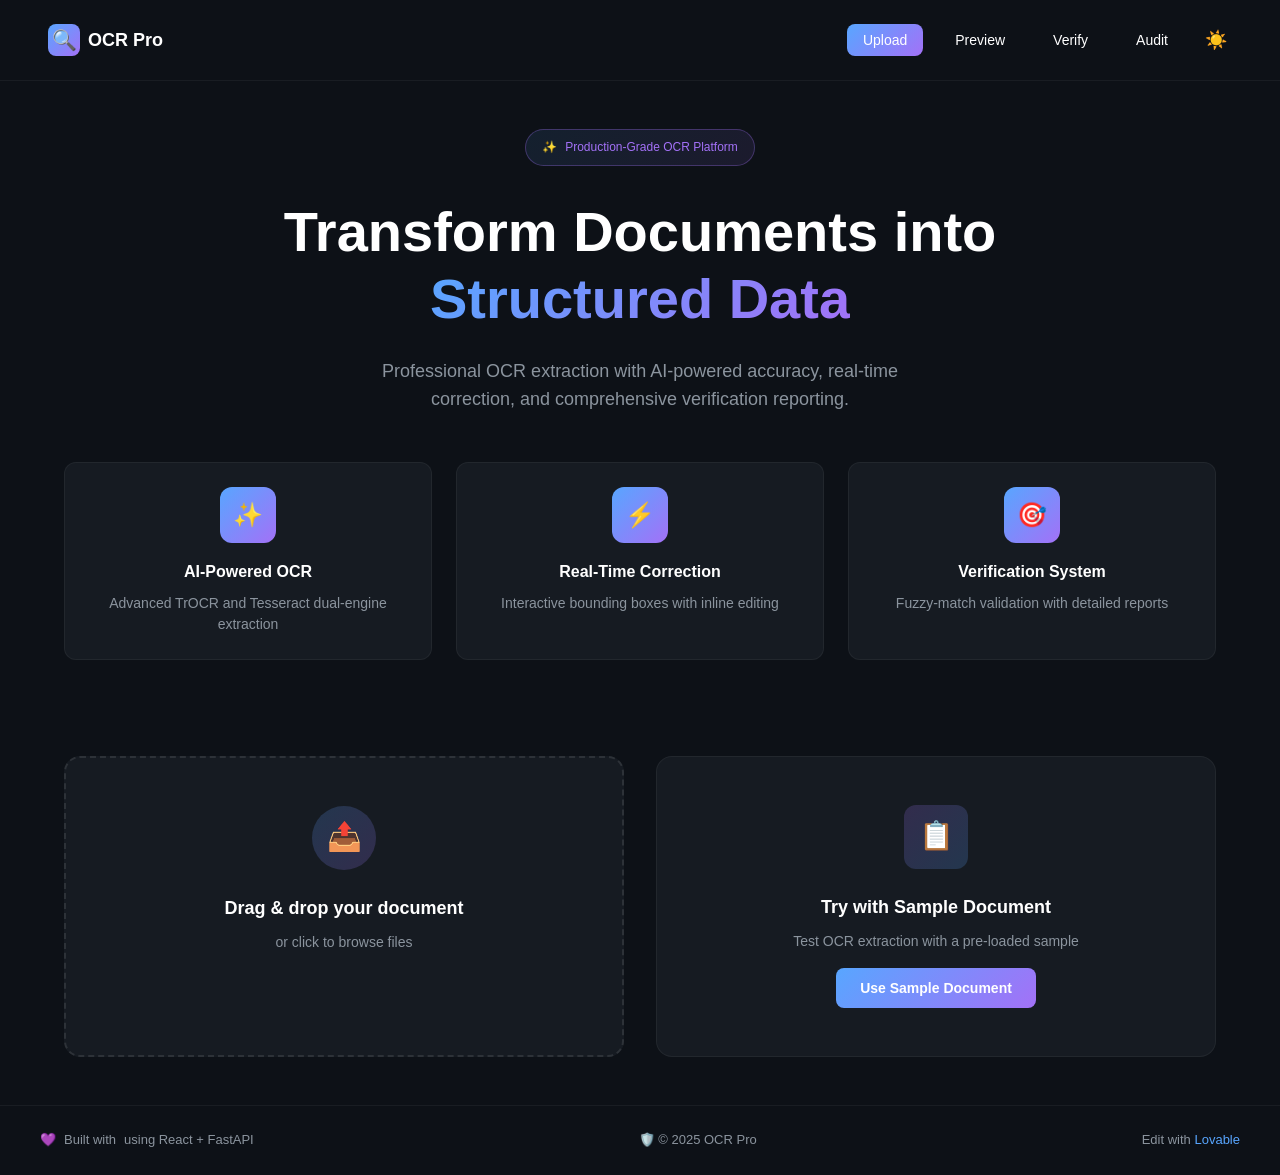
==== index.html @ 638979b6 "Merge pull request #1 from vineet1cg/main front end ( html css and basic js)" ====
<!DOCTYPE html>
<html lang="en">
<head>
    <meta charset="UTF-8">
    <meta name="viewport" content="width=device-width, initial-scale=1.0">
    <title>OCR Pro - Transform Documents into Structured Data</title>
    <link rel="stylesheet" href="style.css">
</head>
<body>
    <!-- Header -->
    <header class="header">
        <div class="logo">
            <div class="logo-icon">🔍</div>
            <span>OCR Pro</span>
        </div>
        <nav class="nav">
            <button class="nav-button primary">Upload</button>
            <button class="nav-button">Preview</button>
            <button class="nav-button">Verify</button>
            <button class="nav-button">Audit</button>
            <button class="theme-toggle">☀️</button>
        </nav>
    </header>

    <!-- Main Content -->
    <main class="main">
        <!-- Badge -->
        <div class="badge">Production-Grade OCR Platform</div>

        <!-- Hero Section -->
        <h1 class="hero-title">
            Transform Documents into<br>
            <span class="gradient-text">Structured Data</span>
        </h1>
        <p class="hero-subtitle">
            Professional OCR extraction with AI-powered accuracy, real-time correction, and comprehensive verification reporting.
        </p>

        <!-- Features Grid -->
        <div class="features-grid">
            <div class="feature-card">
                <div class="feature-icon">✨</div>
                <h3 class="feature-title">AI-Powered OCR</h3>
                <p class="feature-description">Advanced TrOCR and Tesseract dual-engine extraction</p>
            </div>
            <div class="feature-card">
                <div class="feature-icon">⚡</div>
                <h3 class="feature-title">Real-Time Correction</h3>
                <p class="feature-description">Interactive bounding boxes with inline editing</p>
            </div>
            <div class="feature-card">
                <div class="feature-icon">🎯</div>
                <h3 class="feature-title">Verification System</h3>
                <p class="feature-description">Fuzzy-match validation with detailed reports</p>
            </div>
        </div>

        <!-- Upload Section -->
        <div class="upload-section">
            <div class="upload-card">
                <div class="upload-icon">📤</div>
                <h2 class="upload-title">Drag & drop your document</h2>
                <p class="upload-subtitle">or click to browse files</p>
            </div>
            <div class="sample-card">
                <div class="sample-icon">📋</div>
                <h2 class="upload-title">Try with Sample Document</h2>
                <p class="upload-subtitle">Test OCR extraction with a pre-loaded sample</p>
                <button class="sample-button">Use Sample Document</button>
            </div>
        </div>
    </main>

    <!-- Footer -->
    <footer class="footer">
        <div class="footer-content">
            <div class="footer-tech">Built with <span>using React + FastAPI</span></div>
            <div>🛡️ © 2025 OCR Pro</div>
            <div>Edit with <a href="#" class="footer-link">Lovable</a></div>
        </div>
    </footer>
</body>
</html>
---- style.css ----
:root {
            --color-bg: #0d1117;
            --color-surface: #161b22;
            --color-surface-hover: #1c2128;
            --color-text: #ffffff;
            --color-text-secondary: #8b949e;
            --color-primary: #58a6ff;
            --color-accent: #a371f7;
            --color-gradient-start: #58a6ff;
            --color-gradient-end: #a371f7;
            --space-8: 8px;
            --space-16: 16px;
            --space-24: 24px;
            --space-32: 32px;
            --space-48: 48px;
            --radius-sm: 8px;
            --radius-md: 12px;
            --radius-lg: 16px;
        }

        * {
            margin: 0;
            padding: 0;
            box-sizing: border-box;
        }

        body {
            font-family: -apple-system, BlinkMacSystemFont, 'Segoe UI', 'Helvetica Neue', Arial, sans-serif;
            background-color: var(--color-bg);
            color: var(--color-text);
            line-height: 1.6;
            min-height: 100vh;
            display: flex;
            flex-direction: column;
        }

        /* Header */
        .header {
            display: flex;
            justify-content: space-between;
            align-items: center;
            padding: var(--space-24) var(--space-48);
            background-color: var(--color-bg);
            border-bottom: 1px solid rgba(255, 255, 255, 0.05);
        }

        .logo {
            display: flex;
            align-items: center;
            gap: var(--space-8);
            font-size: 18px;
            font-weight: 600;
            color: var(--color-text);
        }

        .logo-icon {
            width: 32px;
            height: 32px;
            background: linear-gradient(135deg, var(--color-gradient-start), var(--color-gradient-end));
            border-radius: var(--radius-sm);
            display: flex;
            align-items: center;
            justify-content: center;
            font-size: 20px;
        }

        .nav {
            display: flex;
            align-items: center;
            gap: var(--space-16);
        }

        .nav-button {
            background: transparent;
            border: none;
            color: var(--color-text);
            padding: var(--space-8) var(--space-16);
            border-radius: var(--radius-sm);
            cursor: pointer;
            font-size: 14px;
            font-weight: 500;
            transition: background-color 0.2s ease;
        }

        .nav-button:hover {
            background-color: var(--color-surface);
        }

        .nav-button.primary {
            background: linear-gradient(135deg, var(--color-gradient-start), var(--color-gradient-end));
            color: var(--color-text);
        }

        .nav-button.primary:hover {
            opacity: 0.9;
        }

        .theme-toggle {
            width: 32px;
            height: 32px;
            background: transparent;
            border: none;
            color: var(--color-text);
            cursor: pointer;
            border-radius: var(--radius-sm);
            display: flex;
            align-items: center;
            justify-content: center;
            font-size: 18px;
        }

        .theme-toggle:hover {
            background-color: var(--color-surface);
        }

        /* Main Content */
        .main {
            flex: 1;
            display: flex;
            flex-direction: column;
            align-items: center;
            padding: var(--space-48) var(--space-24);
            max-width: 1200px;
            margin: 0 auto;
            width: 100%;
        }

        .badge {
            background: linear-gradient(135deg, rgba(88, 166, 255, 0.1), rgba(163, 113, 247, 0.1));
            border: 1px solid rgba(163, 113, 247, 0.3);
            color: var(--color-accent);
            padding: var(--space-8) var(--space-16);
            border-radius: 20px;
            font-size: 12px;
            font-weight: 500;
            display: inline-flex;
            align-items: center;
            gap: var(--space-8);
            margin-bottom: var(--space-32);
        }

        .badge::before {
            content: '✨';
        }

        .hero-title {
            font-size: 56px;
            font-weight: 700;
            text-align: center;
            line-height: 1.2;
            margin-bottom: var(--space-24);
        }

        .hero-title .gradient-text {
            background: linear-gradient(135deg, var(--color-gradient-start), var(--color-gradient-end));
            -webkit-background-clip: text;
            -webkit-text-fill-color: transparent;
            background-clip: text;
        }

        .hero-subtitle {
            font-size: 18px;
            color: var(--color-text-secondary);
            text-align: center;
            max-width: 600px;
            margin-bottom: var(--space-48);
            line-height: 1.6;
        }

        /* Features Grid */
        .features-grid {
            display: grid;
            grid-template-columns: repeat(3, 1fr);
            gap: var(--space-24);
            width: 100%;
            margin-bottom: var(--space-48);
        }

        .feature-card {
            background-color: var(--color-surface);
            border: 1px solid rgba(255, 255, 255, 0.05);
            border-radius: var(--radius-md);
            padding: var(--space-24);
            text-align: center;
            transition: all 0.3s ease;
        }

        .feature-card:hover {
            background-color: var(--color-surface-hover);
            transform: translateY(-4px);
            border-color: rgba(163, 113, 247, 0.3);
        }

        .feature-icon {
            width: 56px;
            height: 56px;
            background: linear-gradient(135deg, var(--color-gradient-start), var(--color-gradient-end));
            border-radius: var(--radius-md);
            display: flex;
            align-items: center;
            justify-content: center;
            margin: 0 auto var(--space-16);
            font-size: 24px;
        }

        .feature-title {
            font-size: 16px;
            font-weight: 600;
            margin-bottom: var(--space-8);
            color: var(--color-text);
        }

        .feature-description {
            font-size: 14px;
            color: var(--color-text-secondary);
            line-height: 1.5;
        }

        /* Upload Section */
        .upload-section {
            display: grid;
            grid-template-columns: 1fr 1fr;
            gap: var(--space-32);
            width: 100%;
            margin-top: var(--space-48);
        }

        .upload-card {
            background-color: var(--color-surface);
            border: 2px dashed rgba(255, 255, 255, 0.1);
            border-radius: var(--radius-lg);
            padding: var(--space-48);
            text-align: center;
            transition: all 0.3s ease;
            cursor: pointer;
        }

        .upload-card:hover {
            border-color: var(--color-primary);
            background-color: var(--color-surface-hover);
        }

        .upload-icon {
            width: 64px;
            height: 64px;
            background: linear-gradient(135deg, rgba(88, 166, 255, 0.2), rgba(163, 113, 247, 0.2));
            border-radius: 50%;
            display: flex;
            align-items: center;
            justify-content: center;
            margin: 0 auto var(--space-24);
            font-size: 28px;
        }

        .upload-title {
            font-size: 18px;
            font-weight: 600;
            margin-bottom: var(--space-8);
            color: var(--color-text);
        }

        .upload-subtitle {
            font-size: 14px;
            color: var(--color-text-secondary);
        }

        .sample-card {
            background-color: var(--color-surface);
            border: 1px solid rgba(255, 255, 255, 0.05);
            border-radius: var(--radius-lg);
            padding: var(--space-48);
            text-align: center;
        }

        .sample-icon {
            width: 64px;
            height: 64px;
            background: linear-gradient(135deg, rgba(163, 113, 247, 0.2), rgba(88, 166, 255, 0.2));
            border-radius: var(--radius-md);
            display: flex;
            align-items: center;
            justify-content: center;
            margin: 0 auto var(--space-24);
            font-size: 28px;
        }

        .sample-button {
            background: linear-gradient(135deg, var(--color-gradient-start), var(--color-gradient-end));
            color: var(--color-text);
            border: none;
            padding: 12px 24px;
            border-radius: var(--radius-sm);
            font-size: 14px;
            font-weight: 600;
            cursor: pointer;
            transition: opacity 0.2s ease;
            margin-top: var(--space-16);
        }

        .sample-button:hover {
            opacity: 0.9;
        }

        /* Footer */
        .footer {
            background-color: var(--color-bg);
            border-top: 1px solid rgba(255, 255, 255, 0.05);
            padding: var(--space-24);
            text-align: center;
        }

        .footer-content {
            display: flex;
            justify-content: space-between;
            align-items: center;
            max-width: 1200px;
            margin: 0 auto;
            font-size: 13px;
            color: var(--color-text-secondary);
        }

        .footer-tech {
            display: flex;
            align-items: center;
            gap: var(--space-8);
        }

        .footer-tech::before {
            content: '💜';
        }

        .footer-link {
            color: var(--color-primary);
            text-decoration: none;
        }

        .footer-link:hover {
            text-decoration: underline;
        }

        /* Responsive Design */
        @media (max-width: 1024px) {
            .features-grid {
                grid-template-columns: 1fr;
            }

            .upload-section {
                grid-template-columns: 1fr;
            }

            .hero-title {
                font-size: 40px;
            }
        }

        @media (max-width: 768px) {
            .header {
                padding: var(--space-16) var(--space-24);
            }

            .nav {
                gap: var(--space-8);
            }

            .hero-title {
                font-size: 32px;
            }

            .hero-subtitle {
                font-size: 16px;
            }

            .footer-content {
                flex-direction: column;
                gap: var(--space-8);
            }
        }
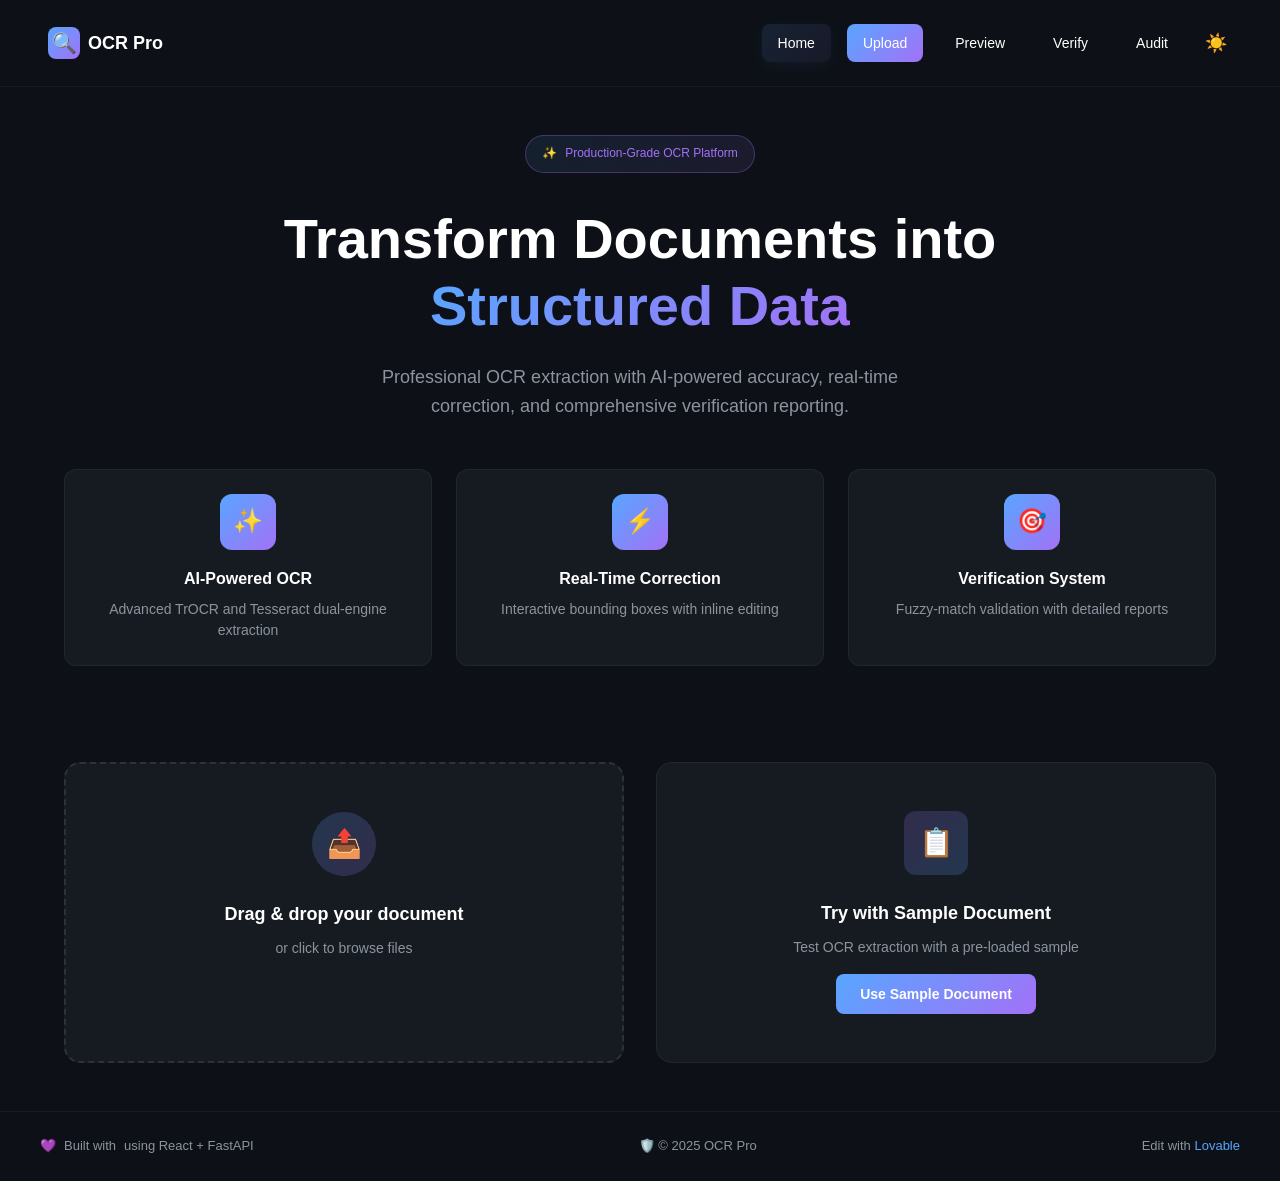
==== commit be7bb9e5: "Merge pull request #2 from vineet1cg/main other pages added" ====
--- a/index.html
+++ b/index.html
@@ -7,27 +7,28 @@
     <link rel="stylesheet" href="style.css">
 </head>
 <body>
-    <!-- Header -->
+    
     <header class="header">
         <div class="logo">
             <div class="logo-icon">🔍</div>
             <span>OCR Pro</span>
         </div>
         <nav class="nav">
-            <button class="nav-button primary">Upload</button>
-            <button class="nav-button">Preview</button>
-            <button class="nav-button">Verify</button>
-            <button class="nav-button">Audit</button>
+            <a class="nav-button" href="index.html">Home</a>
+            <a class="nav-button primary" href="upload.html">Upload</a>
+            <a class="nav-button" href="preview.html">Preview</a>
+            <a class="nav-button" href="verify.html">Verify</a>
+            <a class="nav-button" href="audit.html">Audit</a>
             <button class="theme-toggle">☀️</button>
         </nav>
     </header>
 
-    <!-- Main Content -->
+    
     <main class="main">
-        <!-- Badge -->
+        
         <div class="badge">Production-Grade OCR Platform</div>
 
-        <!-- Hero Section -->
+        
         <h1 class="hero-title">
             Transform Documents into<br>
             <span class="gradient-text">Structured Data</span>
@@ -36,7 +37,7 @@
             Professional OCR extraction with AI-powered accuracy, real-time correction, and comprehensive verification reporting.
         </p>
 
-        <!-- Features Grid -->
+        
         <div class="features-grid">
             <div class="feature-card">
                 <div class="feature-icon">✨</div>
@@ -55,7 +56,7 @@
             </div>
         </div>
 
-        <!-- Upload Section -->
+        
         <div class="upload-section">
             <div class="upload-card">
                 <div class="upload-icon">📤</div>
@@ -71,7 +72,7 @@
         </div>
     </main>
 
-    <!-- Footer -->
+    
     <footer class="footer">
         <div class="footer-content">
             <div class="footer-tech">Built with <span>using React + FastAPI</span></div>
@@ -79,5 +80,6 @@
             <div>Edit with <a href="#" class="footer-link">Lovable</a></div>
         </div>
     </footer>
+    <script src="index.js"></script>
 </body>
 </html>
--- a/style.css
+++ b/style.css
@@ -34,7 +34,7 @@
             flex-direction: column;
         }
 
-        /* Header */
+        
         .header {
             display: flex;
             justify-content: space-between;
@@ -74,6 +74,10 @@
             background: transparent;
             border: none;
             color: var(--color-text);
+            text-decoration: none;
+            display: inline-flex;
+            align-items: center;
+            justify-content: center;
             padding: var(--space-8) var(--space-16);
             border-radius: var(--radius-sm);
             cursor: pointer;
@@ -113,7 +117,7 @@
             background-color: var(--color-surface);
         }
 
-        /* Main Content */
+        
         .main {
             flex: 1;
             display: flex;
@@ -167,7 +171,7 @@
             line-height: 1.6;
         }
 
-        /* Features Grid */
+        
         .features-grid {
             display: grid;
             grid-template-columns: repeat(3, 1fr);
@@ -216,7 +220,7 @@
             line-height: 1.5;
         }
 
-        /* Upload Section */
+        
         .upload-section {
             display: grid;
             grid-template-columns: 1fr 1fr;
@@ -301,7 +305,7 @@
             opacity: 0.9;
         }
 
-        /* Footer */
+        
         .footer {
             background-color: var(--color-bg);
             border-top: 1px solid rgba(255, 255, 255, 0.05);
@@ -338,7 +342,7 @@
             text-decoration: underline;
         }
 
-        /* Responsive Design */
+        
         @media (max-width: 1024px) {
             .features-grid {
                 grid-template-columns: 1fr;
@@ -374,4 +378,11 @@
                 flex-direction: column;
                 gap: var(--space-8);
             }
+        }
+
+        
+        .nav-button.active {
+            background: linear-gradient(135deg, rgba(88,166,255,0.12), rgba(163,113,247,0.08));
+            box-shadow: 0 4px 18px rgba(88,166,255,0.06);
+            border-radius: var(--radius-sm);
         }
